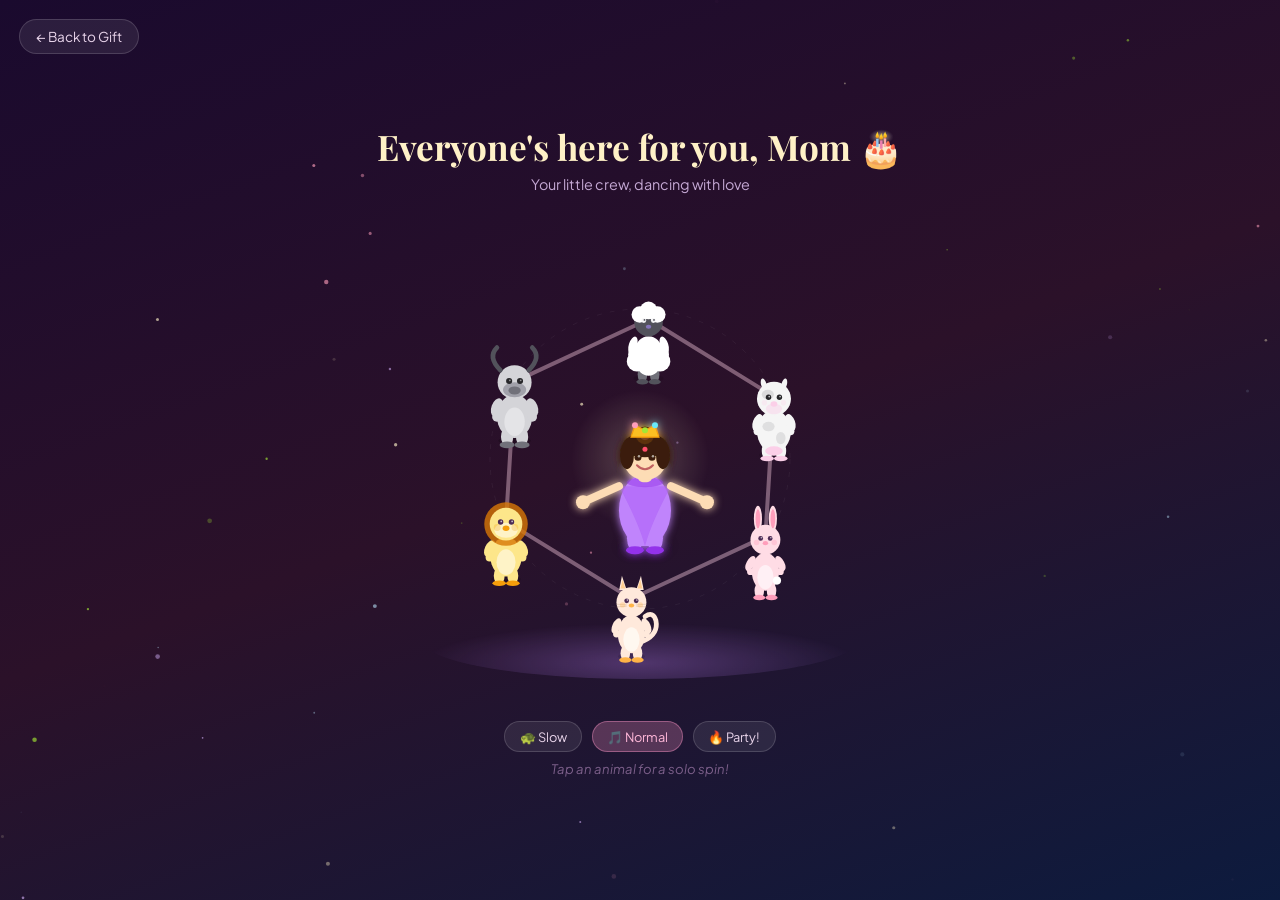
==== dance.html @ 63cf8fbe "dance page Here's what this does: The 6 animals orbit mom in a perfect circle — connected by lines r" ====
<!DOCTYPE html>
<html lang="en">
<head>
  <meta charset="UTF-8">
  <meta name="viewport" content="width=device-width, initial-scale=1.0">
  <title>Dance for Mom 🎉</title>
  <link href="https://fonts.googleapis.com/css2?family=Playfair+Display:wght@700&family=Plus+Jakarta+Sans:wght@400;600&display=swap" rel="stylesheet">
  <style>
    * { margin: 0; padding: 0; box-sizing: border-box; }

    body {
      min-height: 100vh;
      background: linear-gradient(160deg, #1a0a2e 0%, #2b1129 50%, #0d1b3e 100%);
      font-family: 'Plus Jakarta Sans', sans-serif;
      overflow: hidden;
      display: flex;
      flex-direction: column;
      align-items: center;
      justify-content: center;
    }

    .back-btn {
      position: fixed;
      top: 1.2rem; left: 1.2rem;
      z-index: 100;
      background: rgba(255,255,255,0.08);
      border: 1px solid rgba(255,255,255,0.15);
      color: #e9d5eb;
      font-family: 'Plus Jakarta Sans', sans-serif;
      font-size: 0.85rem;
      padding: 0.5rem 1rem;
      border-radius: 20px;
      cursor: pointer;
      text-decoration: none;
    }
    .back-btn:hover { background: rgba(255,255,255,0.15); }

    .page-title {
      font-family: 'Playfair Display', serif;
      font-size: clamp(1.4rem, 4vw, 2.2rem);
      color: #fff1c7;
      text-align: center;
      margin-bottom: 0.3rem;
      position: relative;
      z-index: 10;
    }
    .page-subtitle {
      font-size: 0.9rem;
      color: #c4a8d4;
      text-align: center;
      margin-bottom: 1rem;
      position: relative;
      z-index: 10;
    }

    .stage-wrap {
      position: relative;
      width: min(500px, 90vw);
      height: min(500px, 90vw);
      z-index: 5;
    }

    #dance-stage {
      width: 100%;
      height: 100%;
      overflow: visible;
    }

    .note {
      position: fixed;
      font-size: 1.4rem;
      pointer-events: none;
      z-index: 20;
      animation: note-float linear forwards;
      opacity: 0;
    }
    @keyframes note-float {
      0%   { opacity: 0; transform: translateY(0) rotate(-10deg) scale(0.8); }
      15%  { opacity: 1; }
      85%  { opacity: 0.8; }
      100% { opacity: 0; transform: translateY(-160px) rotate(20deg) scale(1.1); }
    }

    .controls {
      display: flex;
      gap: 0.6rem;
      margin-top: 0.8rem;
      position: relative;
      z-index: 10;
    }
    .ctrl-btn {
      background: rgba(255,255,255,0.08);
      border: 1px solid rgba(255,255,255,0.15);
      color: #e9d5eb;
      font-family: 'Plus Jakarta Sans', sans-serif;
      font-size: 0.8rem;
      padding: 0.4rem 0.9rem;
      border-radius: 20px;
      cursor: pointer;
      transition: background 0.2s;
    }
    .ctrl-btn:hover { background: rgba(255,255,255,0.18); }
    .ctrl-btn.active {
      background: rgba(255,150,200,0.25);
      border-color: rgba(255,150,200,0.4);
      color: #ffb8d9;
    }

    .tap-hint {
      font-size: 0.82rem;
      color: #7c5f8a;
      text-align: center;
      margin-top: 0.5rem;
      font-style: italic;
      position: relative;
      z-index: 10;
    }

    /* sparkle canvas behind everything */
    #sparkle-canvas {
      position: fixed;
      top: 0; left: 0;
      width: 100vw; height: 100vh;
      pointer-events: none;
      z-index: 1;
    }
  </style>
</head>
<body>

<canvas id="sparkle-canvas"></canvas>
<a href="index.html" class="back-btn">← Back to Gift</a>

<h1 class="page-title">Everyone's here for you, Mom 🎂</h1>
<p class="page-subtitle">Your little crew, dancing with love</p>

<div class="stage-wrap">
  <svg id="dance-stage" viewBox="-250 -250 500 500" xmlns="http://www.w3.org/2000/svg">
    <defs>
      <filter id="glow">
        <feGaussianBlur stdDeviation="4" result="blur"/>
        <feMerge><feMergeNode in="blur"/><feMergeNode in="SourceGraphic"/></feMerge>
      </filter>
      <radialGradient id="halo" cx="50%" cy="50%" r="50%">
        <stop offset="0%" stop-color="#fff1c7" stop-opacity="0.22"/>
        <stop offset="100%" stop-color="#fff1c7" stop-opacity="0"/>
      </radialGradient>
      <radialGradient id="floor-glow" cx="50%" cy="80%" r="50%">
        <stop offset="0%" stop-color="#c084fc" stop-opacity="0.3"/>
        <stop offset="100%" stop-color="#c084fc" stop-opacity="0"/>
      </radialGradient>
    </defs>

    <!-- floor glow -->
    <ellipse cx="0" cy="180" rx="220" ry="40" fill="url(#floor-glow)"/>

    <!-- faint orbit ring -->
    <circle cx="0" cy="0" r="150" fill="none" stroke="rgba(255,255,255,0.05)" stroke-width="1" stroke-dasharray="5 8"/>

    <!-- mom halo -->
    <circle cx="0" cy="0" r="70" fill="url(#halo)"/>

    <!-- ===== MOM (center) ===== -->
    <g id="mom-group" style="cursor:pointer" filter="url(#glow)">
      <!-- ground shadow -->
      <ellipse cx="0" cy="88" rx="26" ry="7" fill="rgba(0,0,0,0.2)"/>
      <!-- legs -->
      <ellipse cx="-10" cy="80" rx="8" ry="14" fill="#c084fc"/>
      <ellipse cx="10" cy="80" rx="8" ry="14" fill="#c084fc"/>
      <!-- feet -->
      <ellipse cx="-10" cy="92" rx="9" ry="4" fill="#9333ea"/>
      <ellipse cx="10" cy="92" rx="9" ry="4" fill="#9333ea"/>
      <!-- dress body -->
      <ellipse cx="0" cy="52" rx="26" ry="36" fill="#c084fc"/>
      <!-- saree drape -->
      <path d="M -26 28 Q -6 65 0 88 Q 6 65 26 28" fill="#a855f7" opacity="0.45"/>
      <!-- belt/waist detail -->
      <ellipse cx="0" cy="24" rx="18" ry="5" fill="#9333ea" opacity="0.5"/>
      <!-- arms out (reaching to hold hands) -->
      <line x1="-26" y1="28" x2="-62" y2="44" stroke="#fddcb5" stroke-width="8" stroke-linecap="round"/>
      <line x1="26" y1="28" x2="62" y2="44" stroke="#fddcb5" stroke-width="8" stroke-linecap="round"/>
      <!-- hands -->
      <circle cx="-62" cy="44" r="7" fill="#fddcb5"/>
      <circle cx="62" cy="44" r="7" fill="#fddcb5"/>
      <!-- neck -->
      <rect x="-7" y="12" width="14" height="12" rx="5" fill="#fddcb5"/>
      <!-- head -->
      <circle cx="0" cy="0" r="22" fill="#fddcb5"/>
      <!-- hair -->
      <ellipse cx="0" cy="-13" rx="22" ry="12" fill="#3b1f0a"/>
      <ellipse cx="-18" cy="-3" rx="7" ry="14" fill="#3b1f0a"/>
      <ellipse cx="18" cy="-3" rx="7" ry="14" fill="#3b1f0a"/>
      <!-- bun -->
      <circle cx="0" cy="-23" r="9" fill="#5c3010"/>
      <circle cx="0" cy="-23" r="5" fill="#7c4520"/>
      <!-- eyes -->
      <circle cx="-7" cy="-1" r="3.5" fill="#3b1f0a"/>
      <circle cx="7" cy="-1" r="3.5" fill="#3b1f0a"/>
      <circle cx="-6" cy="-2" r="1.2" fill="#fff" opacity="0.6"/>
      <circle cx="8" cy="-2" r="1.2" fill="#fff" opacity="0.6"/>
      <!-- smile -->
      <path d="M -8 7 Q 0 15 8 7" fill="none" stroke="#c06060" stroke-width="2" stroke-linecap="round"/>
      <!-- bindi -->
      <circle cx="0" cy="-9" r="2.5" fill="#ff4d6d"/>
      <!-- crown -->
      <path d="M -14 -21 L -10 -33 L 0 -28 L 10 -33 L 14 -21 Z" fill="#fbbf24" stroke="#f59e0b" stroke-width="1.2"/>
      <circle cx="-10" cy="-33" r="3" fill="#ff9ebb"/>
      <circle cx="0" cy="-28" r="3" fill="#a3e635"/>
      <circle cx="10" cy="-33" r="3" fill="#67e8f9"/>
    </g>

    <!-- hand-holding lines (drawn before animals so they appear behind) -->
    <g id="hand-lines"></g>

    <!-- animals rendered here by JS -->
    <g id="animals-group"></g>

  </svg>
</div>

<div class="controls">
  <button class="ctrl-btn" id="btn-slow">🐢 Slow</button>
  <button class="ctrl-btn active" id="btn-normal">🎵 Normal</button>
  <button class="ctrl-btn" id="btn-party">🔥 Party!</button>
</div>
<p class="tap-hint">Tap an animal for a solo spin!</p>

<script>
// =============================================
// DATA
// =============================================
const ORBIT_R = 150;
const S = 0.68; // animal scale

const ANIMALS = [
  { id: 'bunny',   col: '#ffdce5', acc: '#ff9ebb' },
  { id: 'cat',     col: '#ffe9db', acc: '#ffb347' },
  { id: 'lion',    col: '#fde68a', acc: '#f59e0b' },
  { id: 'buffalo', col: '#d4d4d8', acc: '#71717a' },
  { id: 'sheep',   col: '#ffffff', acc: '#a78bfa' },
  { id: 'cow',     col: '#f5f5f5', acc: '#fbcfe8' },
];
const N = ANIMALS.length;

const SPEEDS = { slow: 20, normal: 11, party: 5 };
let revSecs = SPEEDS.normal;
let currentSpeed = 'normal';
let soloIdx = null;
let soloTimer = null;
let globalAngle = 0;
let lastTs = null;

// =============================================
// ANIMAL BODY SVG  (centered at 0,0)
// =============================================
function buildAnimal(type, col, acc) {
  const bodies = {
    bunny: `
      <ellipse cx="0" cy="85" rx="20" ry="5" fill="rgba(0,0,0,0.12)"/>
      <ellipse cx="-9" cy="80" rx="7" ry="12" fill="${col}"/>
      <ellipse cx="9" cy="80" rx="7" ry="12" fill="${col}"/>
      <ellipse cx="-9" cy="90" rx="9" ry="4" fill="${acc}"/>
      <ellipse cx="9" cy="90" rx="9" ry="4" fill="${acc}"/>
      <ellipse cx="0" cy="52" rx="20" ry="28" fill="${col}"/>
      <ellipse cx="0" cy="60" rx="12" ry="18" fill="#fff0f5"/>
      <circle cx="17" cy="65" r="6" fill="#fff"/>
      <ellipse cx="-22" cy="40" rx="6" ry="12" fill="${col}" transform="rotate(28,-22,40)"/>
      <ellipse cx="22" cy="40" rx="6" ry="12" fill="${col}" transform="rotate(-28,22,40)"/>
      <circle cx="-22" cy="52" r="5" fill="${col}"/>
      <circle cx="22" cy="52" r="5" fill="${col}"/>
      <rect x="-6" y="18" width="12" height="10" rx="4" fill="${col}"/>
      <circle cx="0" cy="5" r="22" fill="${col}"/>
      <ellipse cx="-11" cy="-26" rx="6" ry="19" fill="${col}"/>
      <ellipse cx="11" cy="-26" rx="6" ry="19" fill="${col}"/>
      <ellipse cx="-11" cy="-26" rx="3.5" ry="14" fill="${acc}"/>
      <ellipse cx="11" cy="-26" rx="3.5" ry="14" fill="${acc}"/>
      <circle cx="-7" cy="3" r="3.5" fill="#4c2a54"/>
      <circle cx="7" cy="3" r="3.5" fill="#4c2a54"/>
      <circle cx="-6" cy="2" r="1.2" fill="#fff" opacity="0.7"/>
      <circle cx="8" cy="2" r="1.2" fill="#fff" opacity="0.7"/>
      <ellipse cx="0" cy="10" rx="4" ry="3" fill="${acc}"/>
      <circle cx="-13" cy="9" r="4" fill="${acc}" opacity="0.35"/>
      <circle cx="13" cy="9" r="4" fill="${acc}" opacity="0.35"/>`,
    cat: `
      <ellipse cx="0" cy="85" rx="20" ry="5" fill="rgba(0,0,0,0.12)"/>
      <ellipse cx="-9" cy="80" rx="7" ry="12" fill="${col}"/>
      <ellipse cx="9" cy="80" rx="7" ry="12" fill="${col}"/>
      <ellipse cx="-9" cy="90" rx="9" ry="4" fill="${acc}"/>
      <ellipse cx="9" cy="90" rx="9" ry="4" fill="${acc}"/>
      <ellipse cx="0" cy="52" rx="20" ry="28" fill="${col}"/>
      <ellipse cx="0" cy="60" rx="12" ry="18" fill="#fff8f0"/>
      <path d="M 18 62 Q 40 52 36 32 Q 32 18 20 26" fill="none" stroke="${col}" stroke-width="7" stroke-linecap="round"/>
      <ellipse cx="-22" cy="40" rx="6" ry="12" fill="${col}" transform="rotate(25,-22,40)"/>
      <ellipse cx="22" cy="40" rx="6" ry="12" fill="${col}" transform="rotate(-25,22,40)"/>
      <circle cx="-22" cy="52" r="5" fill="${col}"/>
      <circle cx="22" cy="52" r="5" fill="${col}"/>
      <rect x="-6" y="18" width="12" height="10" rx="4" fill="${col}"/>
      <circle cx="0" cy="5" r="22" fill="${col}"/>
      <polygon points="-18,-13 -7,-13 -14,-34" fill="${col}"/>
      <polygon points="7,-13 18,-13 14,-34" fill="${col}"/>
      <polygon points="-16,-15 -9,-15 -13,-28" fill="${acc}" opacity="0.5"/>
      <polygon points="9,-15 16,-15 13,-28" fill="${acc}" opacity="0.5"/>
      <circle cx="-7" cy="3" r="3.5" fill="#4c2a54"/>
      <circle cx="7" cy="3" r="3.5" fill="#4c2a54"/>
      <circle cx="-6" cy="2" r="1.2" fill="#fff" opacity="0.7"/>
      <circle cx="8" cy="2" r="1.2" fill="#fff" opacity="0.7"/>
      <ellipse cx="0" cy="10" rx="4" ry="3" fill="${acc}"/>
      <line x1="-22" y1="8" x2="-7" y2="9" stroke="#c0a080" stroke-width="1" opacity="0.5"/>
      <line x1="-22" y1="12" x2="-7" y2="11" stroke="#c0a080" stroke-width="1" opacity="0.5"/>
      <line x1="7" y1="9" x2="22" y2="8" stroke="#c0a080" stroke-width="1" opacity="0.5"/>
      <line x1="7" y1="11" x2="22" y2="12" stroke="#c0a080" stroke-width="1" opacity="0.5"/>
      <circle cx="-13" cy="9" r="4" fill="${acc}" opacity="0.3"/>
      <circle cx="13" cy="9" r="4" fill="${acc}" opacity="0.3"/>`,
    lion: `
      <ellipse cx="0" cy="85" rx="22" ry="5" fill="rgba(0,0,0,0.12)"/>
      <ellipse cx="-10" cy="80" rx="8" ry="13" fill="${col}"/>
      <ellipse cx="10" cy="80" rx="8" ry="13" fill="${col}"/>
      <ellipse cx="-10" cy="91" rx="10" ry="4" fill="${acc}"/>
      <ellipse cx="10" cy="91" rx="10" ry="4" fill="${acc}"/>
      <ellipse cx="0" cy="52" rx="23" ry="29" fill="${col}"/>
      <ellipse cx="0" cy="60" rx="14" ry="19" fill="#fef3c7"/>
      <ellipse cx="-24" cy="40" rx="7" ry="13" fill="${col}" transform="rotate(25,-24,40)"/>
      <ellipse cx="24" cy="40" rx="7" ry="13" fill="${col}" transform="rotate(-25,24,40)"/>
      <circle cx="-24" cy="53" r="6" fill="${col}"/>
      <circle cx="24" cy="53" r="6" fill="${col}"/>
      <rect x="-7" y="16" width="14" height="11" rx="5" fill="${col}"/>
      <circle cx="0" cy="4" r="32" fill="#d97706" opacity="0.8"/>
      <circle cx="0" cy="4" r="24" fill="${col}"/>
      <ellipse cx="0" cy="13" rx="17" ry="11" fill="#fef3c7"/>
      <circle cx="-8" cy="1" r="4" fill="#4c2a54"/>
      <circle cx="8" cy="1" r="4" fill="#4c2a54"/>
      <circle cx="-7" cy="0" r="1.3" fill="#fff" opacity="0.7"/>
      <circle cx="9" cy="0" r="1.3" fill="#fff" opacity="0.7"/>
      <ellipse cx="0" cy="10" rx="5" ry="4" fill="${acc}"/>
      <circle cx="-13" cy="9" r="5" fill="${acc}" opacity="0.25"/>
      <circle cx="13" cy="9" r="5" fill="${acc}" opacity="0.25"/>`,
    buffalo: `
      <ellipse cx="0" cy="87" rx="24" ry="6" fill="rgba(0,0,0,0.18)"/>
      <ellipse cx="-11" cy="81" rx="9" ry="14" fill="${col}"/>
      <ellipse cx="11" cy="81" rx="9" ry="14" fill="${col}"/>
      <ellipse cx="-11" cy="93" rx="11" ry="5" fill="${acc}"/>
      <ellipse cx="11" cy="93" rx="11" ry="5" fill="${acc}"/>
      <ellipse cx="0" cy="51" rx="26" ry="32" fill="${col}"/>
      <ellipse cx="0" cy="59" rx="15" ry="21" fill="#e4e4e7"/>
      <ellipse cx="-26" cy="38" rx="8" ry="14" fill="${col}" transform="rotate(20,-26,38)"/>
      <ellipse cx="26" cy="38" rx="8" ry="14" fill="${col}" transform="rotate(-20,26,38)"/>
      <circle cx="-26" cy="52" r="7" fill="${col}"/>
      <circle cx="26" cy="52" r="7" fill="${col}"/>
      <rect x="-8" y="13" width="16" height="13" rx="5" fill="${col}"/>
      <circle cx="0" cy="1" r="25" fill="${col}"/>
      <path d="M -21 -17 Q -40 -36 -26 -50" fill="none" stroke="#52525b" stroke-width="7" stroke-linecap="round"/>
      <path d="M 21 -17 Q 40 -36 26 -50" fill="none" stroke="#52525b" stroke-width="7" stroke-linecap="round"/>
      <ellipse cx="0" cy="12" rx="17" ry="11" fill="#a1a1aa"/>
      <circle cx="-8" cy="-1" r="4.5" fill="#27272a"/>
      <circle cx="8" cy="-1" r="4.5" fill="#27272a"/>
      <circle cx="-7" cy="-2" r="1.3" fill="#fff" opacity="0.5"/>
      <circle cx="9" cy="-2" r="1.3" fill="#fff" opacity="0.5"/>
      <ellipse cx="0" cy="13" rx="9" ry="6" fill="#71717a"/>`,
    sheep: `
      <ellipse cx="0" cy="87" rx="22" ry="6" fill="rgba(0,0,0,0.12)"/>
      <ellipse cx="-9" cy="81" rx="7" ry="13" fill="#71717a"/>
      <ellipse cx="9" cy="81" rx="7" ry="13" fill="#71717a"/>
      <ellipse cx="-9" cy="92" rx="9" ry="4" fill="#52525b"/>
      <ellipse cx="9" cy="92" rx="9" ry="4" fill="#52525b"/>
      <circle cx="-13" cy="52" r="17" fill="${col}"/>
      <circle cx="13" cy="52" r="17" fill="${col}"/>
      <circle cx="0" cy="44" r="19" fill="${col}"/>
      <circle cx="-17" cy="62" r="15" fill="${col}"/>
      <circle cx="17" cy="62" r="15" fill="${col}"/>
      <circle cx="0" cy="66" r="17" fill="${col}"/>
      <ellipse cx="-23" cy="38" rx="6" ry="13" fill="${col}" transform="rotate(18,-23,38)"/>
      <ellipse cx="23" cy="38" rx="6" ry="13" fill="${col}" transform="rotate(-18,23,38)"/>
      <circle cx="-23" cy="51" r="6" fill="${col}"/>
      <circle cx="23" cy="51" r="6" fill="${col}"/>
      <rect x="-7" y="15" width="14" height="10" rx="4" fill="#52525b"/>
      <circle cx="0" cy="4" r="21" fill="#52525b"/>
      <circle cx="-13" cy="-7" r="12" fill="${col}"/>
      <circle cx="13" cy="-7" r="12" fill="${col}"/>
      <circle cx="0" cy="-13" r="13" fill="${col}"/>
      <circle cx="-7" cy="2" r="3.5" fill="#f4f4f5"/>
      <circle cx="7" cy="2" r="3.5" fill="#f4f4f5"/>
      <circle cx="-6" cy="1" r="1.3" fill="#52525b"/>
      <circle cx="8" cy="1" r="1.3" fill="#52525b"/>
      <ellipse cx="0" cy="11" rx="4" ry="3" fill="${acc}" opacity="0.6"/>`,
    cow: `
      <ellipse cx="0" cy="86" rx="22" ry="6" fill="rgba(0,0,0,0.12)"/>
      <ellipse cx="-10" cy="80" rx="8" ry="13" fill="${col}"/>
      <ellipse cx="10" cy="80" rx="8" ry="13" fill="${col}"/>
      <ellipse cx="-10" cy="91" rx="10" ry="4" fill="${acc}"/>
      <ellipse cx="10" cy="91" rx="10" ry="4" fill="${acc}"/>
      <ellipse cx="0" cy="51" rx="25" ry="31" fill="${col}"/>
      <ellipse cx="-8" cy="44" rx="9" ry="7" fill="#3f3f46" opacity="0.12"/>
      <ellipse cx="10" cy="61" rx="7" ry="9" fill="#3f3f46" opacity="0.12"/>
      <ellipse cx="-24" cy="38" rx="7" ry="13" fill="${col}" transform="rotate(20,-24,38)"/>
      <ellipse cx="24" cy="38" rx="7" ry="13" fill="${col}" transform="rotate(-20,24,38)"/>
      <circle cx="-24" cy="51" r="6" fill="${col}"/>
      <circle cx="24" cy="51" r="6" fill="${col}"/>
      <ellipse cx="0" cy="80" rx="13" ry="7" fill="${acc}"/>
      <rect x="-7" y="14" width="14" height="12" rx="5" fill="${col}"/>
      <ellipse cx="-15" cy="-18" rx="4" ry="9" fill="${col}" transform="rotate(-15,-15,-18)"/>
      <ellipse cx="15" cy="-18" rx="4" ry="9" fill="${col}" transform="rotate(15,15,-18)"/>
      <circle cx="0" cy="3" r="25" fill="${col}"/>
      <ellipse cx="-9" cy="-3" rx="9" ry="7" fill="#3f3f46" opacity="0.14"/>
      <ellipse cx="0" cy="15" rx="18" ry="12" fill="${col}"/>
      <ellipse cx="0" cy="18" rx="12" ry="8" fill="${acc}" opacity="0.45"/>
      <circle cx="-8" cy="1" r="4" fill="#27272a"/>
      <circle cx="8" cy="1" r="4" fill="#27272a"/>
      <circle cx="-7" cy="0" r="1.3" fill="#fff" opacity="0.7"/>
      <circle cx="9" cy="0" r="1.3" fill="#fff" opacity="0.7"/>
      <ellipse cx="0" cy="11" rx="5" ry="4" fill="${acc}"/>
      <circle cx="-14" cy="9" r="4" fill="${acc}" opacity="0.3"/>
      <circle cx="14" cy="9" r="4" fill="${acc}" opacity="0.3"/>`,
  };
  return bodies[type] || '';
}

// =============================================
// BUILD ANIMAL ELEMENTS IN SVG
// =============================================
const animalsGroup = document.getElementById('animals-group');
const handLinesGroup = document.getElementById('hand-lines');

// Create hand-holding lines (N lines connecting adjacent animals)
const handLines = [];
for (let i = 0; i < N; i++) {
  const line = document.createElementNS('http://www.w3.org/2000/svg', 'line');
  line.setAttribute('stroke', 'rgba(255,210,230,0.4)');
  line.setAttribute('stroke-width', '4');
  line.setAttribute('stroke-linecap', 'round');
  handLinesGroup.appendChild(line);
  handLines.push(line);
}

// Create animal groups
ANIMALS.forEach((a, i) => {
  const g = document.createElementNS('http://www.w3.org/2000/svg', 'g');
  g.id = `a-${a.id}`;
  g.setAttribute('cursor', 'pointer');
  g.innerHTML = `<g transform="scale(${S})">${buildAnimal(a.id, a.col, a.acc)}</g>`;
  animalsGroup.appendChild(g);

  g.addEventListener('click', () => {
    if (soloIdx === i) { soloIdx = null; clearTimeout(soloTimer); return; }
    soloIdx = i;
    clearTimeout(soloTimer);
    spawnNotes(4);
    soloTimer = setTimeout(() => { soloIdx = null; }, 3500);
  });
});

// =============================================
// POSITIONS  — computed each frame
// Animals orbit at ORBIT_R, bob up/down sinusoidally
// =============================================
const positions = new Array(N).fill(0).map(() => ({ x: 0, y: 0 }));

function getPos(i, gAngle, t) {
  // Each animal spaced evenly around the circle
  const a = (i / N) * 2 * Math.PI + gAngle;
  const x = Math.cos(a) * ORBIT_R;
  // Y on orbit + a little bounce, each animal slightly out of phase
  const y = Math.sin(a) * ORBIT_R + Math.sin(t * 3.5 + (i / N) * Math.PI * 2) * 10;
  return { x, y, a };
}

// =============================================
// ANIMATION LOOP
// =============================================
function tick(ts) {
  if (!lastTs) lastTs = ts;
  const dt = Math.min((ts - lastTs) / 1000, 0.05);
  lastTs = ts;

  // Slow down whole circle when someone is doing a solo
  globalAngle += dt * (2 * Math.PI / revSecs) * (soloIdx !== null ? 0.2 : 1);

  const t = ts / 1000;

  ANIMALS.forEach((a, i) => {
    const { x, y } = getPos(i, globalAngle, t);
    positions[i] = { x, y };

    const el = document.getElementById(`a-${a.id}`);
    if (!el) return;

    let rot = 0;
    let sc = 1;

    if (soloIdx === i) {
      // spin fast and grow a little
      rot = t * 300;
      sc = 1.2 + Math.sin(t * 10) * 0.08;
    } else if (currentSpeed === 'party') {
      sc = 1 + Math.sin(t * 7 + i) * 0.05;
    }

    el.setAttribute('transform', `translate(${x},${y}) rotate(${rot}) scale(${sc})`);
  });

  // Update hand-holding lines between adjacent animals
  for (let i = 0; i < N; i++) {
    const j = (i + 1) % N;
    const p1 = positions[i], p2 = positions[j];
    handLines[i].setAttribute('x1', p1.x); handLines[i].setAttribute('y1', p1.y);
    handLines[i].setAttribute('x2', p2.x); handLines[i].setAttribute('y2', p2.y);
  }

  // Mom gentle sway
  const momSway = Math.sin(t * 1.6) * 5;
  const momBob  = Math.sin(t * 3.2) * 4;
  document.getElementById('mom-group').setAttribute('transform', `translate(${momSway},${momBob})`);

  requestAnimationFrame(tick);
}

requestAnimationFrame(tick);

// =============================================
// SPEED BUTTONS
// =============================================
function setSpeed(s) {
  currentSpeed = s;
  revSecs = SPEEDS[s];
  document.querySelectorAll('.ctrl-btn').forEach(b => b.classList.remove('active'));
  document.getElementById(`btn-${s}`).classList.add('active');
  if (s === 'party') spawnNotes(8);
}
document.getElementById('btn-slow').addEventListener('click', () => setSpeed('slow'));
document.getElementById('btn-normal').addEventListener('click', () => setSpeed('normal'));
document.getElementById('btn-party').addEventListener('click', () => setSpeed('party'));

// =============================================
// MOM CLICK — everyone cheers
// =============================================
document.getElementById('mom-group').addEventListener('click', () => {
  spawnNotes(7);
});

// =============================================
// FLOATING MUSIC NOTES
// =============================================
const NOTES = ['♪','♫','♬','🎵','🎶'];
function spawnNotes(count) {
  for (let i = 0; i < count; i++) {
    setTimeout(() => {
      const n = document.createElement('div');
      n.className = 'note';
      n.textContent = NOTES[Math.floor(Math.random() * NOTES.length)];
      n.style.left = (15 + Math.random() * 70) + 'vw';
      n.style.top  = (25 + Math.random() * 45) + 'vh';
      n.style.animationDuration = (1.4 + Math.random() * 1.4) + 's';
      n.style.color = ['#ff9ebb','#d8b4fe','#bae6fd','#fef3c7','#a3e635'][Math.floor(Math.random() * 5)];
      document.body.appendChild(n);
      setTimeout(() => n.remove(), 3000);
    }, i * 110);
  }
}
setInterval(() => spawnNotes(1), 2500);

// =============================================
// SPARKLE CANVAS (background twinkles)
// =============================================
const sc = document.getElementById('sparkle-canvas');
const sCtx = sc.getContext('2d');
function resizeSC() { sc.width = window.innerWidth; sc.height = window.innerHeight; }
resizeSC();
window.addEventListener('resize', resizeSC);

const sparkles = Array.from({ length: 55 }, () => ({
  x: Math.random() * window.innerWidth,
  y: Math.random() * window.innerHeight,
  r: Math.random() * 2 + 0.5,
  speed: Math.random() * 0.5 + 0.1,
  phase: Math.random() * Math.PI * 2,
  color: ['#ff9ebb','#d8b4fe','#bae6fd','#fef3c7','#a3e635'][Math.floor(Math.random()*5)]
}));

function drawSparkles(ts) {
  sCtx.clearRect(0, 0, sc.width, sc.height);
  const t = ts / 1000;
  sparkles.forEach(s => {
    const alpha = ((Math.sin(t * s.speed * 3 + s.phase) + 1) / 2) * 0.65;
    sCtx.globalAlpha = alpha;
    sCtx.fillStyle = s.color;
    sCtx.beginPath();
    sCtx.arc(s.x, s.y, s.r, 0, Math.PI * 2);
    sCtx.fill();
  });
  requestAnimationFrame(drawSparkles);
}
requestAnimationFrame(drawSparkles);
</script>

</body>
</html>
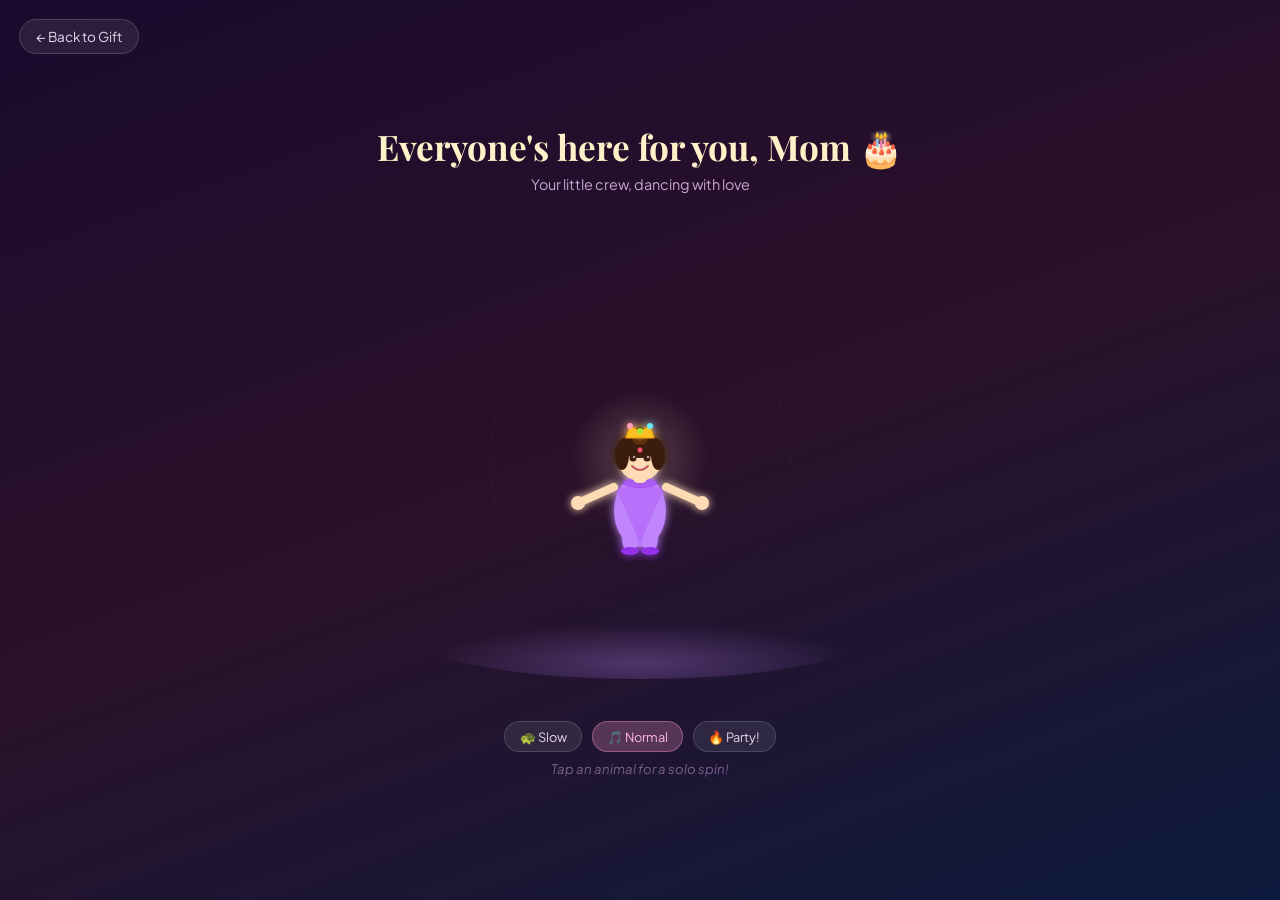
==== commit cba88541: "party song" ====
--- a/dance.html
+++ b/dance.html
@@ -231,6 +231,16 @@
 // =============================================
 const ORBIT_R = 150;
 const S = 0.68; // animal scale
+
+const danceMusic = new Audio('party.mp3');
+  danceMusic.loop = true;
+
+  const btn = document.getElementById('music-btn');
+  btn.addEventListener('click', () => {
+    danceMusic.play();
+    btn.style.display = 'none'; // Hide the button once music starts
+  });
+
 
 const ANIMALS = [
   { id: 'bunny',   col: '#ffdce5', acc: '#ff9ebb' },
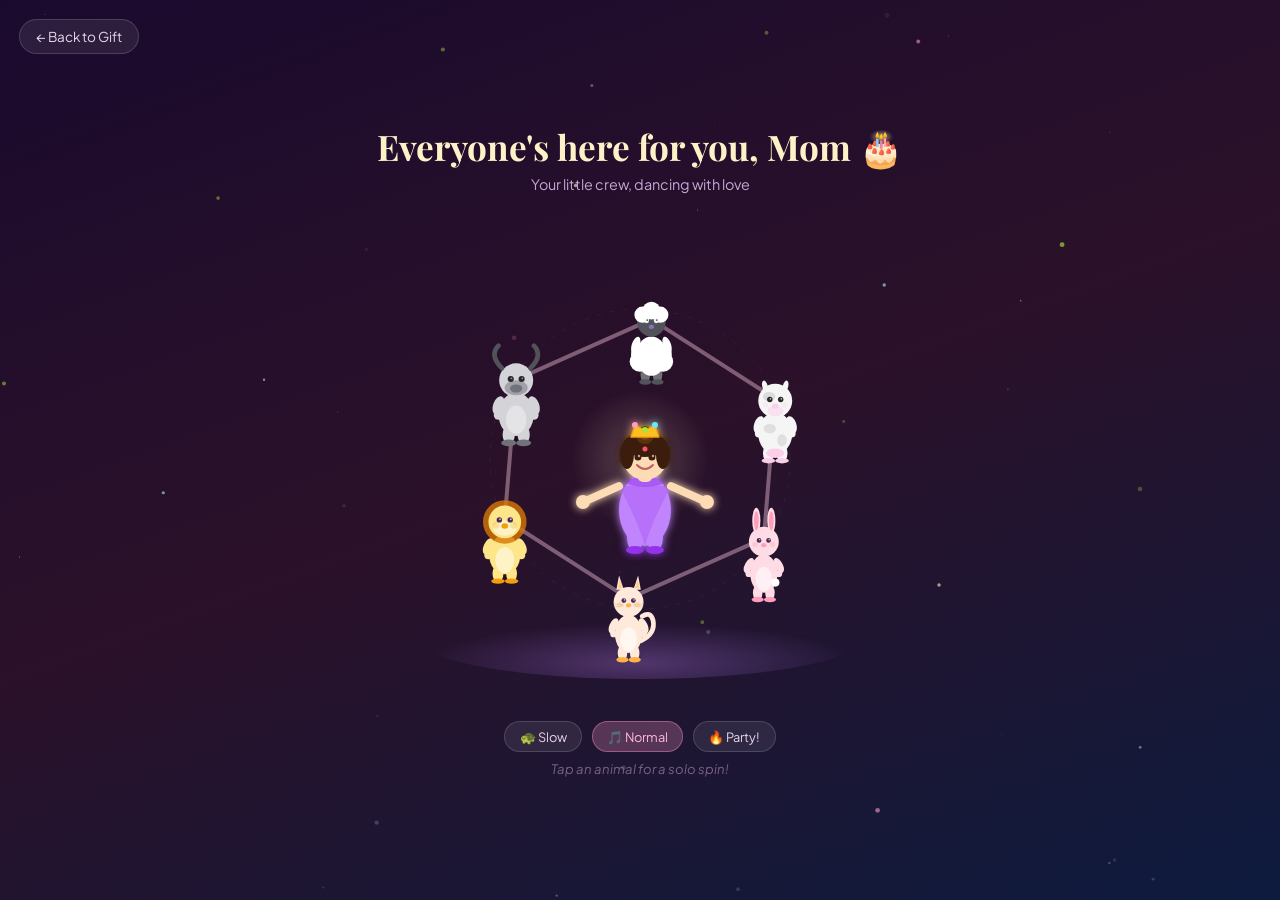
==== commit 8a775edd: "Update dance.html" ====
--- a/dance.html
+++ b/dance.html
@@ -232,14 +232,6 @@
 const ORBIT_R = 150;
 const S = 0.68; // animal scale
 
-const danceMusic = new Audio('party.mp3');
-  danceMusic.loop = true;
-
-  const btn = document.getElementById('music-btn');
-  btn.addEventListener('click', () => {
-    danceMusic.play();
-    btn.style.display = 'none'; // Hide the button once music starts
-  });
 
 
 const ANIMALS = [
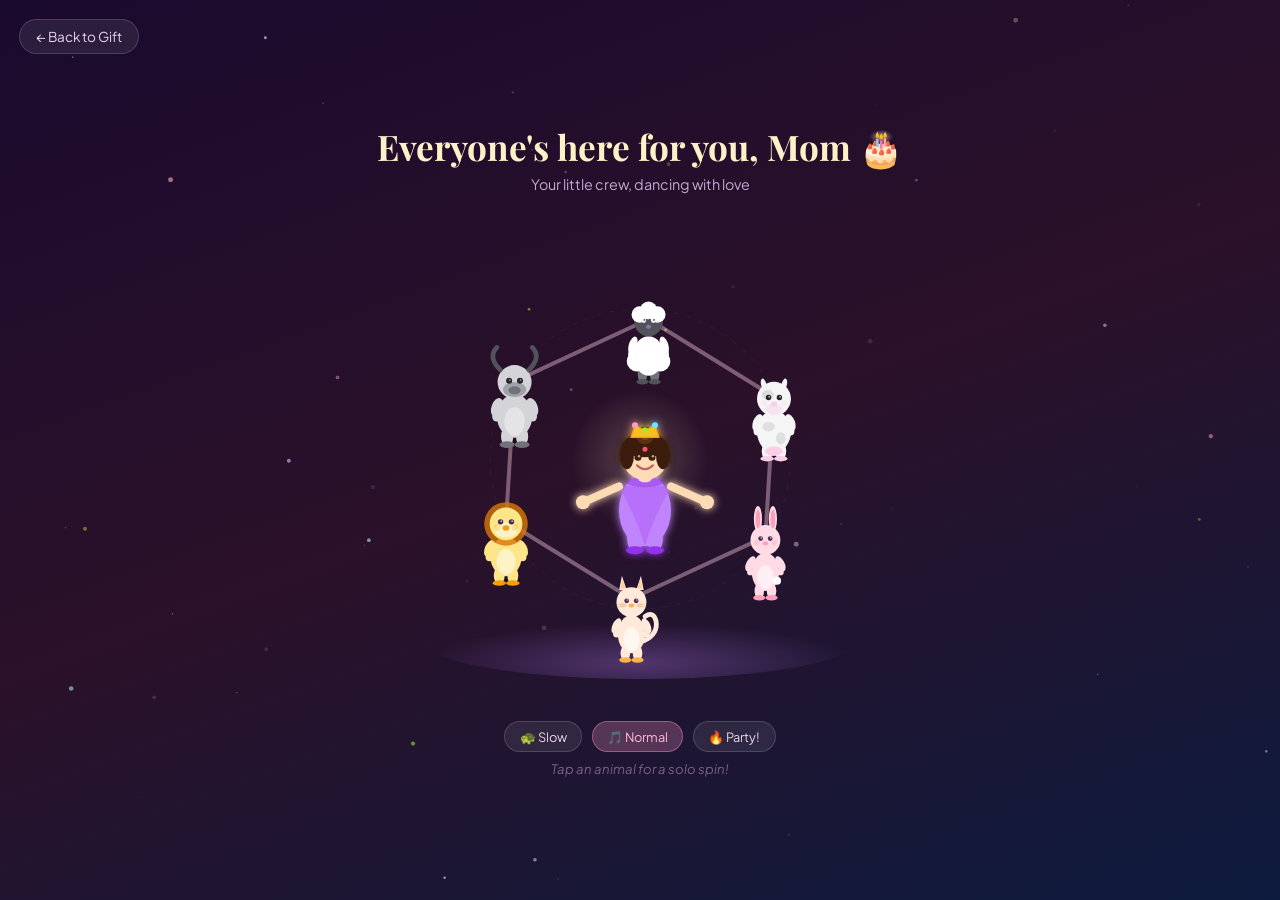
==== commit 3e9e6522: "Update dance.html" ====
--- a/dance.html
+++ b/dance.html
@@ -231,8 +231,6 @@
 // =============================================
 const ORBIT_R = 150;
 const S = 0.68; // animal scale
-
-
 
 const ANIMALS = [
   { id: 'bunny',   col: '#ffdce5', acc: '#ff9ebb' },
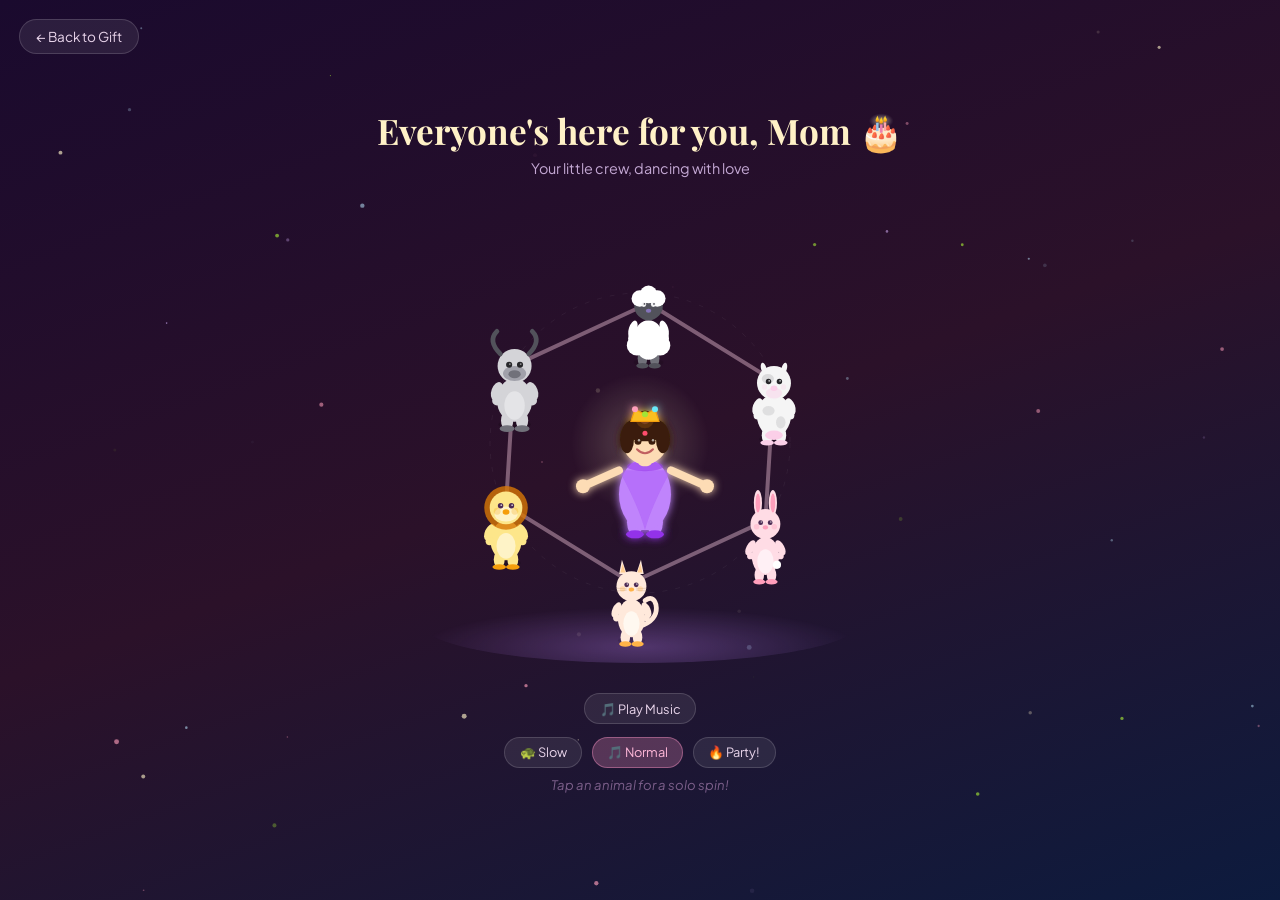
==== commit 1ad95882: "party song" ====
--- a/dance.html
+++ b/dance.html
@@ -218,6 +218,7 @@
   </svg>
 </div>
 
+<button id="music-btn" class="ctrl-btn">🎵 Play Music</button>
 <div class="controls">
   <button class="ctrl-btn" id="btn-slow">🐢 Slow</button>
   <button class="ctrl-btn active" id="btn-normal">🎵 Normal</button>
@@ -226,6 +227,20 @@
 <p class="tap-hint">Tap an animal for a solo spin!</p>
 
 <script>
+    // --- Music Setup ---
+const danceMusic = new Audio('party.mp3');
+danceMusic.loop = true;
+
+const musicBtn = document.getElementById('music-btn');
+musicBtn.addEventListener('click', () => {
+  if (danceMusic.paused) {
+    danceMusic.play();
+    musicBtn.textContent = '🔇 Stop Music';
+  } else {
+    danceMusic.pause();
+    musicBtn.textContent = '🎵 Play Music';
+  }
+});
 // =============================================
 // DATA
 // =============================================
